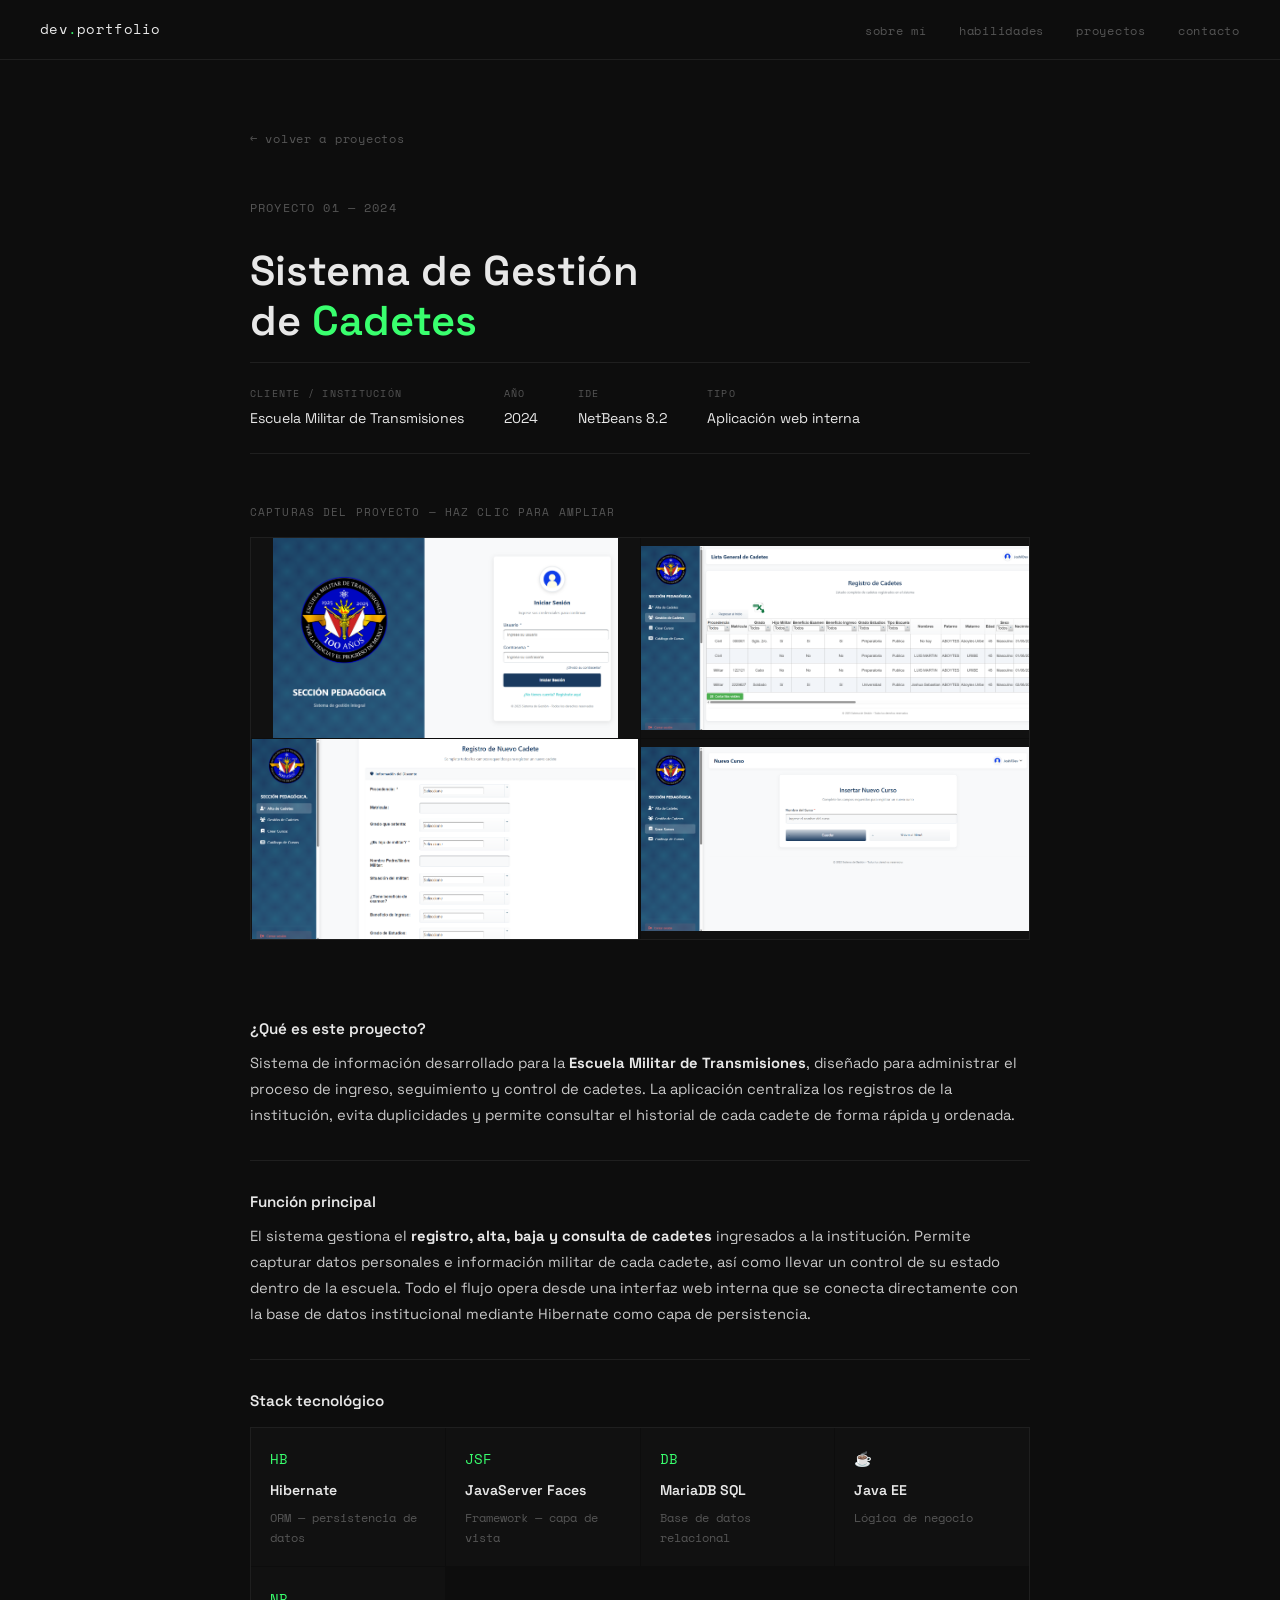
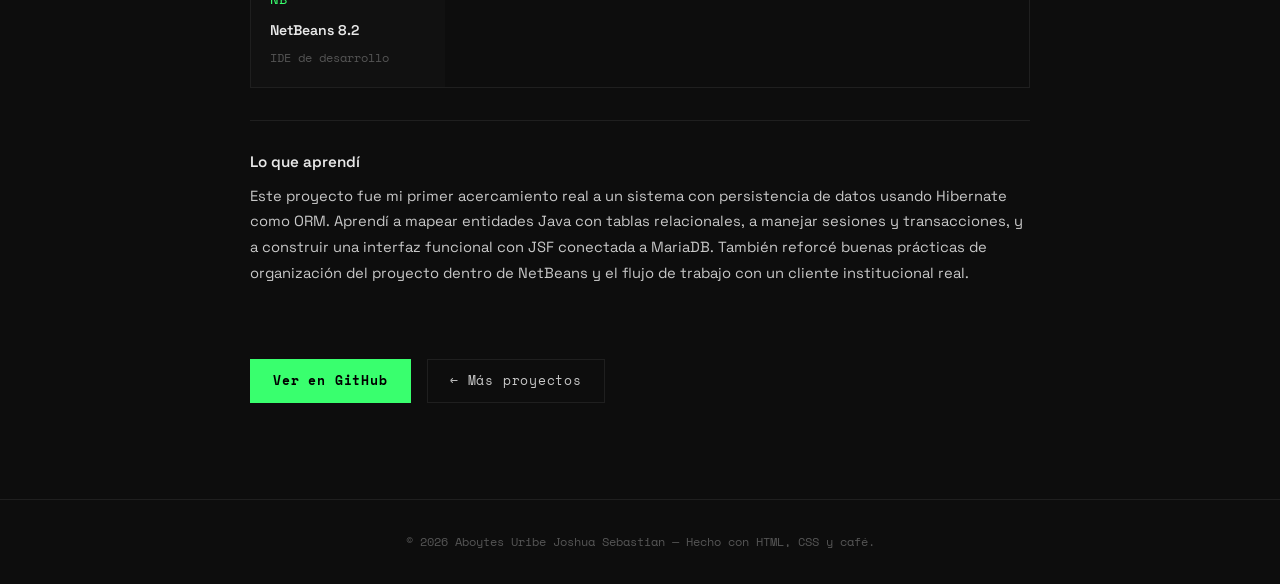
==== proyectos/proyecto-1.html @ 8c4cc5bb "Subida de proyecto 1 y capturas" ====
<!DOCTYPE html>
<html lang="es">

<head>
    <meta charset="UTF-8">
    <meta name="viewport" content="width=device-width, initial-scale=1.0">
    <title>Gestión de Cadetes — Joshua Aboytes</title>
    <link rel="preconnect" href="https://fonts.googleapis.com">
    <link
        href="https://fonts.googleapis.com/css2?family=Space+Grotesk:wght@300;400;500;600&family=Space+Mono:wght@400;700&display=swap"
        rel="stylesheet">
    <link rel="stylesheet" href="../css/style.css">
    <style>
        .project-page {
            max-width: 860px;
            margin: 0 auto;
            padding: 4rem 2.5rem 6rem;
        }

        .back-link {
            display: inline-flex;
            align-items: center;
            gap: 0.4rem;
            font-family: var(--font-mono);
            font-size: 0.75rem;
            color: var(--text-dim);
            letter-spacing: 0.06em;
            margin-bottom: 3rem;
            transition: color 0.2s;
        }

        .back-link:hover {
            color: var(--accent);
        }

        .proj-header {
            margin-bottom: 2.5rem;
        }

        .proj-header h1 {
            font-size: clamp(1.8rem, 4vw, 2.6rem);
            color: var(--heading);
            margin: 0.6rem 0 1rem;
        }

        .proj-meta {
            display: flex;
            gap: 2.5rem;
            flex-wrap: wrap;
            padding: 1.4rem 0;
            border-top: 1px solid var(--border);
            border-bottom: 1px solid var(--border);
        }

        .meta-item {
            display: flex;
            flex-direction: column;
            gap: 0.25rem;
        }

        .meta-label {
            font-family: var(--font-mono);
            font-size: 0.65rem;
            color: var(--text-dim);
            text-transform: uppercase;
            letter-spacing: 0.12em;
        }

        .meta-value {
            font-size: 0.88rem;
            color: var(--heading);
        }

        /* ── GALLERY ── */
        .gallery-section {
            margin: 3rem 0;
        }

        .gallery-title {
            font-family: var(--font-mono);
            font-size: 0.7rem;
            color: var(--text-dim);
            letter-spacing: 0.1em;
            text-transform: uppercase;
            margin-bottom: 1rem;
        }

        .gallery-grid {
            display: grid;
            grid-template-columns: repeat(2, 1fr);
            gap: 1px;
            border: 1px solid var(--border);
        }

        /* Cada celda tiene altura fija y centra la imagen */
        .gallery-item {
            position: relative;
            background: var(--bg-card);
            height: 200px;
            /* altura fija, imagen se adapta dentro */
            overflow: hidden;
            cursor: pointer;
            display: flex;
            align-items: center;
            justify-content: center;
        }

        /* La imagen respeta sus proporciones y no desborda */
        .gallery-item img {
            max-width: 100%;
            max-height: 100%;
            width: auto;
            height: auto;
            object-fit: contain;
            display: block;
            transition: transform 0.3s ease, opacity 0.3s;
        }

        .gallery-item:hover img {
            transform: scale(1.04);
            opacity: 0.82;
        }

        .gallery-placeholder {
            display: flex;
            flex-direction: column;
            align-items: center;
            justify-content: center;
            gap: 0.5rem;
            color: var(--text-dim);
            font-family: var(--font-mono);
            font-size: 0.72rem;
            letter-spacing: 0.06em;
            width: 100%;
            height: 100%;
        }

        .gallery-placeholder .ph-icon {
            font-size: 1.6rem;
            color: var(--border);
        }

        .gallery-caption {
            position: absolute;
            bottom: 0;
            left: 0;
            right: 0;
            padding: 0.5rem 0.8rem;
            background: rgba(0, 0, 0, 0.75);
            font-family: var(--font-mono);
            font-size: 0.68rem;
            color: var(--text-dim);
            opacity: 0;
            transition: opacity 0.2s;
        }

        .gallery-item:hover .gallery-caption {
            opacity: 1;
        }

        /* ── LIGHTBOX ── */
        .lightbox {
            display: none;
            position: fixed;
            inset: 0;
            background: rgba(0, 0, 0, 0.95);
            z-index: 999;
            align-items: center;
            justify-content: center;
            padding: 2rem;
        }

        .lightbox.active {
            display: flex;
        }

        .lightbox img {
            max-width: 92vw;
            max-height: 88vh;
            width: auto;
            height: auto;
            object-fit: contain;
            border: 1px solid var(--border);
        }

        .lightbox-close {
            position: absolute;
            top: 1.5rem;
            right: 1.5rem;
            font-family: var(--font-mono);
            font-size: 0.8rem;
            color: var(--text-dim);
            cursor: pointer;
            background: none;
            border: 1px solid var(--border);
            padding: 0.4rem 0.8rem;
            transition: color 0.2s, border-color 0.2s;
        }

        .lightbox-close:hover {
            color: var(--accent);
            border-color: var(--accent);
        }

        /* ── BODY ── */
        .proj-body {
            display: flex;
            flex-direction: column;
        }

        .proj-section {
            padding: 2rem 0;
            border-bottom: 1px solid var(--border);
        }

        .proj-section:last-of-type {
            border-bottom: none;
        }

        .proj-section h2 {
            font-size: 0.95rem;
            font-weight: 600;
            color: var(--heading);
            margin-bottom: 0.8rem;
        }

        .proj-section p {
            font-size: 0.92rem;
            color: var(--text);
            line-height: 1.75;
        }

        /* ── TECH GRID ── */
        .tech-grid {
            display: grid;
            grid-template-columns: repeat(auto-fill, minmax(155px, 1fr));
            gap: 1px;
            border: 1px solid var(--border);
            margin-top: 1rem;
        }

        .tech-item {
            background: var(--bg-card);
            padding: 1.2rem;
            display: flex;
            flex-direction: column;
            gap: 0.3rem;
            transition: background 0.2s;
        }

        .tech-item:hover {
            background: var(--bg-hover);
        }

        .tech-icon {
            font-family: var(--font-mono);
            font-size: 0.9rem;
            color: var(--accent);
            margin-bottom: 0.2rem;
        }

        .tech-name {
            font-size: 0.88rem;
            color: var(--heading);
            font-weight: 600;
        }

        .tech-role {
            font-size: 0.72rem;
            color: var(--text-dim);
            font-family: var(--font-mono);
        }

        .proj-cta {
            display: flex;
            gap: 1rem;
            flex-wrap: wrap;
            padding-top: 2.5rem;
        }

        @media (max-width: 600px) {
            .gallery-grid {
                grid-template-columns: 1fr;
            }

            .gallery-item {
                height: 180px;
            }

            .proj-meta {
                gap: 1.5rem;
            }

            .project-page {
                padding: 2.5rem 1.2rem 4rem;
            }
        }
    </style>
</head>

<body>

    <nav class="nav">
        <span class="nav-logo">dev<span class="accent">.</span>portfolio</span>
        <ul class="nav-links">
            <li><a href="../index.html#sobre-mi">sobre mí</a></li>
            <li><a href="../index.html#habilidades">habilidades</a></li>
            <li><a href="../index.html#proyectos">proyectos</a></li>
            <li><a href="../index.html#contacto">contacto</a></li>
        </ul>
    </nav>

    <div class="project-page">

        <a href="../index.html#proyectos" class="back-link">← volver a proyectos</a>

        <!-- HEADER -->
        <div class="proj-header">
            <div class="section-label">proyecto 01 — 2024</div>
            <h1>Sistema de Gestión<br>de <span class="accent">Cadetes</span></h1>

            <div class="proj-meta">
                <div class="meta-item">
                    <span class="meta-label">cliente / institución</span>
                    <span class="meta-value">Escuela Militar de Transmisiones</span>
                </div>
                <div class="meta-item">
                    <span class="meta-label">año</span>
                    <span class="meta-value">2024</span>
                </div>
                <div class="meta-item">
                    <span class="meta-label">IDE</span>
                    <span class="meta-value">NetBeans 8.2</span>
                </div>
                <div class="meta-item">
                    <span class="meta-label">tipo</span>
                    <span class="meta-value">Aplicación web interna</span>
                </div>
            </div>
        </div>

        <!-- GALLERY -->
        <div class="gallery-section">
            <div class="gallery-title">capturas del proyecto — haz clic para ampliar</div>
            <div class="gallery-grid">

                <!-- CAPTURA 1 -->
                <div class="gallery-item" onclick="openLightbox(this)">
                    <img src="../img/proyecto1/captura1.png" alt="Pantalla de login">
                    <span class="gallery-caption">Inicio de sesión al sistema</span>
                </div>

                <!-- CAPTURA 2 -->
                <div class="gallery-item" onclick="openLightbox(this)">
                    <img src="../img/proyecto1/captura2.png" alt="Listado de cadetes">
                    <span class="gallery-caption">Vista principal — registro de cadetes</span>
                </div>

                <!-- CAPTURA 3 -->
                <div class="gallery-item" onclick="openLightbox(this)">
                    <img src="../img/proyecto1/captura3.png" alt="Formulario de ingreso">
                    <span class="gallery-caption">Alta de nuevo cadete</span>
                </div>

                <!-- CAPTURA 4 -->
                <div class="gallery-item" onclick="openLightbox(this)">
                    <img src="../img/proyecto1/captura4.png" alt="Reportes del sistema">
                    <span class="gallery-caption">Altas de cursos para los cadetes</span>
                </div>

            </div>
        </div>

        <!-- CONTENT -->
        <div class="proj-body">

            <div class="proj-section">
                <h2>¿Qué es este proyecto?</h2>
                <p>
                    Sistema de información desarrollado para la
                    <strong style="color:var(--heading)">Escuela Militar de Transmisiones</strong>,
                    diseñado para administrar el proceso de ingreso, seguimiento y control de cadetes.
                    La aplicación centraliza los registros de la institución, evita duplicidades y
                    permite consultar el historial de cada cadete de forma rápida y ordenada.
                </p>
            </div>

            <div class="proj-section">
                <h2>Función principal</h2>
                <p>
                    El sistema gestiona el <strong style="color:var(--heading)">registro, alta, baja y consulta de
                        cadetes</strong> ingresados a la institución. Permite capturar datos personales e información
                    militar de cada cadete, así como llevar un control de su estado dentro de la escuela.
                    Todo el flujo opera desde una interfaz web interna que se conecta directamente con
                    la base de datos institucional mediante Hibernate como capa de persistencia.
                </p>
            </div>

            <div class="proj-section">
                <h2>Stack tecnológico</h2>
                <div class="tech-grid">
                    <div class="tech-item">
                        <span class="tech-icon">HB</span>
                        <span class="tech-name">Hibernate</span>
                        <span class="tech-role">ORM — persistencia de datos</span>
                    </div>
                    <div class="tech-item">
                        <span class="tech-icon">JSF</span>
                        <span class="tech-name">JavaServer Faces</span>
                        <span class="tech-role">Framework — capa de vista</span>
                    </div>
                    <div class="tech-item">
                        <span class="tech-icon">DB</span>
                        <span class="tech-name">MariaDB SQL</span>
                        <span class="tech-role">Base de datos relacional</span>
                    </div>
                    <div class="tech-item">
                        <span class="tech-icon">☕</span>
                        <span class="tech-name">Java EE</span>
                        <span class="tech-role">Lógica de negocio</span>
                    </div>
                    <div class="tech-item">
                        <span class="tech-icon">NB</span>
                        <span class="tech-name">NetBeans 8.2</span>
                        <span class="tech-role">IDE de desarrollo</span>
                    </div>
                </div>
            </div>

            <div class="proj-section">
                <h2>Lo que aprendí</h2>
                <p>
                    Este proyecto fue mi primer acercamiento real a un sistema con persistencia de datos
                    usando Hibernate como ORM. Aprendí a mapear entidades Java con tablas relacionales,
                    a manejar sesiones y transacciones, y a construir una interfaz funcional con JSF
                    conectada a MariaDB. También reforcé buenas prácticas de organización del proyecto
                    dentro de NetBeans y el flujo de trabajo con un cliente institucional real.
                </p>
            </div>

        </div>

        <div class="proj-cta">
            <a href="https://github.com/JoshFDev" target="_blank" class="btn btn-primary">Ver en GitHub</a>
            <a href="../index.html#proyectos" class="btn btn-ghost">← Más proyectos</a>
        </div>

    </div>

    <!-- LIGHTBOX -->
    <div class="lightbox" id="lightbox" onclick="closeLightbox()">
        <button class="lightbox-close" onclick="closeLightbox()">✕ cerrar</button>
        <img id="lightbox-img" src="" alt="Captura ampliada">
    </div>

    <footer class="footer">
        <span>© 2026 Aboytes Uribe Joshua Sebastian — Hecho con HTML, CSS y café.</span>
    </footer>

    <script>
        function openLightbox(el) {
            const img = el.querySelector('img');
            if (!img) return;
            document.getElementById('lightbox-img').src = img.src;
            document.getElementById('lightbox').classList.add('active');
        }
        function closeLightbox() {
            document.getElementById('lightbox').classList.remove('active');
        }
        document.addEventListener('keydown', e => {
            if (e.key === 'Escape') closeLightbox();
        });
    </script>

</body>

</html>
---- css/style.css ----
/* =========================================
   TOKENS
   ========================================= */
:root {
    --bg: #0d0d0d;
    --bg-card: #111111;
    --bg-hover: #161616;
    --border: #1f1f1f;
    --text: #c8c8c8;
    --text-dim: #555;
    --heading: #e8e8e8;
    --accent: #39ff6e;
    /* verde neón, firma del portafolio */
    --accent-dim: #1a4a2a;
    --font-sans: 'Space Grotesk', sans-serif;
    --font-mono: 'Space Mono', monospace;
}

/* =========================================
   RESET & BASE
   ========================================= */
*,
*::before,
*::after {
    box-sizing: border-box;
    margin: 0;
    padding: 0;
}

html {
    scroll-behavior: smooth;
}

body {
    background: var(--bg);
    color: var(--text);
    font-family: var(--font-sans);
    font-size: 1rem;
    line-height: 1.7;
}

h1,
h2,
h3 {
    color: var(--heading);
    font-weight: 600;
    line-height: 1.2;
}

a {
    color: inherit;
    text-decoration: none;
}

/* =========================================
   ACCENT CLASS
   ========================================= */
.accent {
    color: var(--accent);
}

/* =========================================
   NAV
   ========================================= */
.nav {
    position: sticky;
    top: 0;
    z-index: 100;
    display: flex;
    align-items: center;
    justify-content: space-between;
    padding: 1rem 2.5rem;
    background: var(--bg);
    border-bottom: 1px solid var(--border);
}

.nav-logo {
    font-family: var(--font-mono);
    font-size: 0.9rem;
    color: var(--heading);
    letter-spacing: 0.02em;
}

.nav-links {
    display: flex;
    gap: 2rem;
    list-style: none;
}

.nav-links a {
    font-family: var(--font-mono);
    font-size: 0.78rem;
    color: var(--text-dim);
    letter-spacing: 0.06em;
    transition: color 0.2s;
}

.nav-links a:hover {
    color: var(--accent);
}

/* =========================================
   HERO
   ========================================= */
.hero {
    max-width: 860px;
    margin: 0 auto;
    padding: 6rem 2.5rem 4rem;
    position: relative;
}

.hero-tag {
    font-family: var(--font-mono);
    font-size: 0.75rem;
    color: var(--accent);
    letter-spacing: 0.12em;
    text-transform: uppercase;
    margin-bottom: 1.2rem;
}

.hero-title {
    font-size: clamp(2.4rem, 6vw, 4.2rem);
    font-weight: 600;
    color: var(--heading);
    margin-bottom: 1.4rem;
}

.hero-sub {
    font-size: 1.05rem;
    color: var(--text);
    max-width: 520px;
    margin-bottom: 2.4rem;
}

.hero-actions {
    display: flex;
    gap: 1rem;
    flex-wrap: wrap;
}

.hero-line {
    margin-top: 5rem;
    height: 1px;
    background: var(--border);
}

/* =========================================
   BOTONES
   ========================================= */
.btn {
    display: inline-block;
    font-family: var(--font-mono);
    font-size: 0.8rem;
    letter-spacing: 0.06em;
    padding: 0.65rem 1.4rem;
    border: 1px solid var(--border);
    cursor: pointer;
    transition: background 0.18s, color 0.18s, border-color 0.18s;
}

.btn-primary {
    background: var(--accent);
    color: #000;
    border-color: var(--accent);
    font-weight: 700;
}

.btn-primary:hover {
    background: #2de05e;
    border-color: #2de05e;
}

.btn-ghost {
    background: transparent;
    color: var(--text);
    border-color: var(--border);
}

.btn-ghost:hover {
    border-color: var(--accent);
    color: var(--accent);
}

.btn-small {
    font-size: 0.74rem;
    padding: 0.5rem 1rem;
}

.btn-lg {
    font-size: 0.88rem;
    padding: 0.85rem 2rem;
}

/* =========================================
   SECCIONES
   ========================================= */
.section {
    max-width: 860px;
    margin: 0 auto;
    padding: 5rem 2.5rem;
    border-bottom: 1px solid var(--border);
}

.section-last {
    border-bottom: none;
}

.section-label {
    font-family: var(--font-mono);
    font-size: 0.72rem;
    color: var(--text-dim);
    letter-spacing: 0.1em;
    text-transform: uppercase;
    margin-bottom: 1.8rem;
}

.section h2 {
    font-size: clamp(1.4rem, 3vw, 2rem);
    margin-bottom: 2.5rem;
}

/* =========================================
   SOBRE MÍ
   ========================================= */
.about-grid {
    display: grid;
    grid-template-columns: 1fr 1fr;
    gap: 4rem;
    align-items: start;
}

.about-text h2 {
    margin-bottom: 1rem;
}

.about-text p {
    color: var(--text);
    margin-bottom: 1rem;
}

.about-stats {
    display: flex;
    flex-direction: column;
    gap: 1.6rem;
}

.stat-item {
    display: flex;
    flex-direction: column;
}

.stat-num {
    font-family: var(--font-mono);
    font-size: 2rem;
    font-weight: 700;
    line-height: 1;
    margin-bottom: 0.3rem;
}

.stat-label {
    font-size: 0.82rem;
    color: var(--text-dim);
}

/* =========================================
   HABILIDADES
   ========================================= */
.skills-grid {
    display: grid;
    grid-template-columns: repeat(3, 1fr);
    gap: 1px;
    border: 1px solid var(--border);
}

.skill-card {
    padding: 1.8rem 1.6rem;
    background: var(--bg-card);
    border: 1px solid var(--border);
    transition: background 0.2s;
}

.skill-card:hover {
    background: var(--bg-hover);
}

.skill-icon {
    font-family: var(--font-mono);
    font-size: 1.1rem;
    color: var(--accent);
    margin-bottom: 1rem;
}

.skill-card h3 {
    font-size: 0.95rem;
    font-weight: 600;
    margin-bottom: 0.4rem;
}

.skill-card p {
    font-size: 0.82rem;
    color: var(--text-dim);
    line-height: 1.5;
}

/* =========================================
   PROYECTOS
   ========================================= */
.projects-grid {
    display: grid;
    grid-template-columns: 1fr;
    gap: 1px;
    border: 1px solid var(--border);
}

.project-card {
    background: var(--bg-card);
    padding: 2rem;
    border: 1px solid var(--border);
    transition: background 0.2s;
}

.project-card:hover {
    background: var(--bg-hover);
}

.project-header {
    display: flex;
    justify-content: space-between;
    align-items: center;
    margin-bottom: 1rem;
}

.project-tag {
    font-family: var(--font-mono);
    font-size: 0.7rem;
    color: var(--accent);
    letter-spacing: 0.08em;
    text-transform: uppercase;
}

.project-num {
    font-family: var(--font-mono);
    font-size: 0.72rem;
    color: var(--text-dim);
}

.project-title {
    font-size: 1.2rem;
    color: var(--heading);
    margin-bottom: 0.7rem;
}

.project-desc {
    font-size: 0.88rem;
    color: var(--text);
    margin-bottom: 1.4rem;
    max-width: 600px;
}

.project-actions {
    display: flex;
    gap: 0.75rem;
}

/* =========================================
   CONTACTO
   ========================================= */
.contact-block {
    display: flex;
    flex-direction: column;
    gap: 1.4rem;
    max-width: 480px;
}

.contact-block h2 {
    font-size: clamp(1.4rem, 3vw, 2rem);
}

.contact-block p {
    color: var(--text);
}

.social-links {
    display: flex;
    gap: 1.6rem;
    margin-top: 0.4rem;
}

.social-links a {
    font-family: var(--font-mono);
    font-size: 0.78rem;
    color: var(--text-dim);
    letter-spacing: 0.06em;
    transition: color 0.2s;
    border-bottom: 1px solid var(--border);
    padding-bottom: 2px;
}

.social-links a:hover {
    color: var(--accent);
    border-color: var(--accent);
}

/* =========================================
   FOOTER
   ========================================= */
.footer {
    text-align: center;
    padding: 2rem;
    font-family: var(--font-mono);
    font-size: 0.72rem;
    color: var(--text-dim);
    border-top: 1px solid var(--border);
}

@media (max-width: 700px) {
    .nav {
        padding: 1rem 1.2rem;
    }

    .nav-links {
        gap: 1rem;
    }

    .hero,
    .section {
        padding-left: 1.2rem;
        padding-right: 1.2rem;
    }

    .about-grid {
        grid-template-columns: 1fr;
        gap: 2.5rem;
    }

    .skills-grid {
        grid-template-columns: repeat(2, 1fr);
    }
}

@media (max-width: 480px) {
    .skills-grid {
        grid-template-columns: 1fr;
    }

    .nav-links {
        display: none;
    }
}
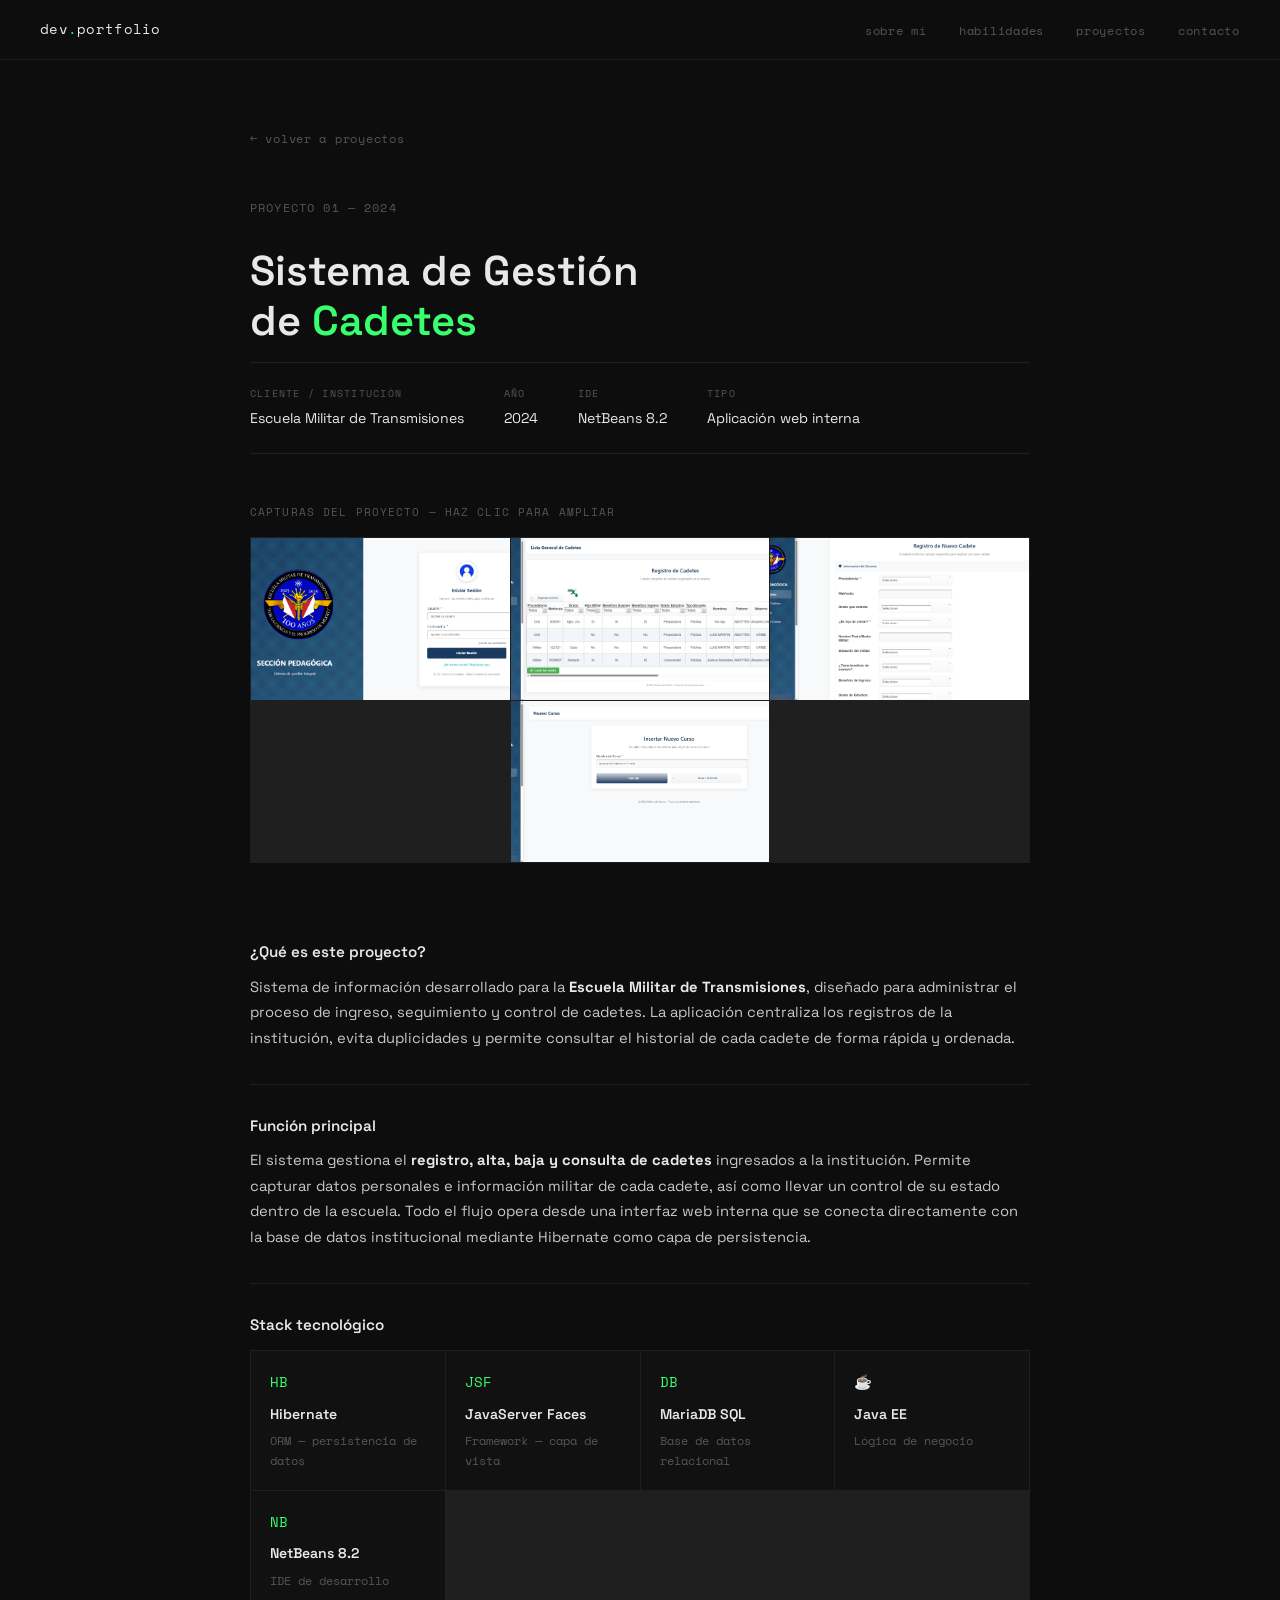
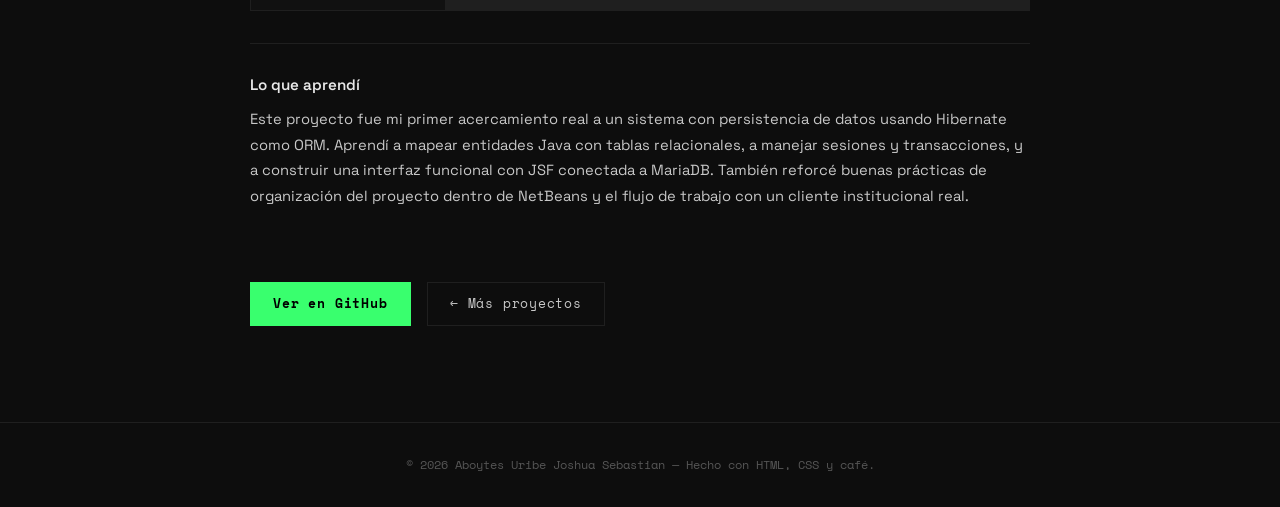
==== commit 4cfd87a4: "Subida de proyecto 3 y sus estilos" ====
--- a/proyectos/proyecto-1.html
+++ b/proyectos/proyecto-1.html
@@ -1,477 +1,177 @@
 <!DOCTYPE html>
 <html lang="es">
-
 <head>
-    <meta charset="UTF-8">
-    <meta name="viewport" content="width=device-width, initial-scale=1.0">
-    <title>Gestión de Cadetes — Joshua Aboytes</title>
-    <link rel="preconnect" href="https://fonts.googleapis.com">
-    <link
-        href="https://fonts.googleapis.com/css2?family=Space+Grotesk:wght@300;400;500;600&family=Space+Mono:wght@400;700&display=swap"
-        rel="stylesheet">
-    <link rel="stylesheet" href="../css/style.css">
-    <style>
-        .project-page {
-            max-width: 860px;
-            margin: 0 auto;
-            padding: 4rem 2.5rem 6rem;
-        }
-
-        .back-link {
-            display: inline-flex;
-            align-items: center;
-            gap: 0.4rem;
-            font-family: var(--font-mono);
-            font-size: 0.75rem;
-            color: var(--text-dim);
-            letter-spacing: 0.06em;
-            margin-bottom: 3rem;
-            transition: color 0.2s;
-        }
-
-        .back-link:hover {
-            color: var(--accent);
-        }
-
-        .proj-header {
-            margin-bottom: 2.5rem;
-        }
-
-        .proj-header h1 {
-            font-size: clamp(1.8rem, 4vw, 2.6rem);
-            color: var(--heading);
-            margin: 0.6rem 0 1rem;
-        }
-
-        .proj-meta {
-            display: flex;
-            gap: 2.5rem;
-            flex-wrap: wrap;
-            padding: 1.4rem 0;
-            border-top: 1px solid var(--border);
-            border-bottom: 1px solid var(--border);
-        }
-
-        .meta-item {
-            display: flex;
-            flex-direction: column;
-            gap: 0.25rem;
-        }
-
-        .meta-label {
-            font-family: var(--font-mono);
-            font-size: 0.65rem;
-            color: var(--text-dim);
-            text-transform: uppercase;
-            letter-spacing: 0.12em;
-        }
-
-        .meta-value {
-            font-size: 0.88rem;
-            color: var(--heading);
-        }
-
-        /* ── GALLERY ── */
-        .gallery-section {
-            margin: 3rem 0;
-        }
-
-        .gallery-title {
-            font-family: var(--font-mono);
-            font-size: 0.7rem;
-            color: var(--text-dim);
-            letter-spacing: 0.1em;
-            text-transform: uppercase;
-            margin-bottom: 1rem;
-        }
-
-        .gallery-grid {
-            display: grid;
-            grid-template-columns: repeat(2, 1fr);
-            gap: 1px;
-            border: 1px solid var(--border);
-        }
-
-        /* Cada celda tiene altura fija y centra la imagen */
-        .gallery-item {
-            position: relative;
-            background: var(--bg-card);
-            height: 200px;
-            /* altura fija, imagen se adapta dentro */
-            overflow: hidden;
-            cursor: pointer;
-            display: flex;
-            align-items: center;
-            justify-content: center;
-        }
-
-        /* La imagen respeta sus proporciones y no desborda */
-        .gallery-item img {
-            max-width: 100%;
-            max-height: 100%;
-            width: auto;
-            height: auto;
-            object-fit: contain;
-            display: block;
-            transition: transform 0.3s ease, opacity 0.3s;
-        }
-
-        .gallery-item:hover img {
-            transform: scale(1.04);
-            opacity: 0.82;
-        }
-
-        .gallery-placeholder {
-            display: flex;
-            flex-direction: column;
-            align-items: center;
-            justify-content: center;
-            gap: 0.5rem;
-            color: var(--text-dim);
-            font-family: var(--font-mono);
-            font-size: 0.72rem;
-            letter-spacing: 0.06em;
-            width: 100%;
-            height: 100%;
-        }
-
-        .gallery-placeholder .ph-icon {
-            font-size: 1.6rem;
-            color: var(--border);
-        }
-
-        .gallery-caption {
-            position: absolute;
-            bottom: 0;
-            left: 0;
-            right: 0;
-            padding: 0.5rem 0.8rem;
-            background: rgba(0, 0, 0, 0.75);
-            font-family: var(--font-mono);
-            font-size: 0.68rem;
-            color: var(--text-dim);
-            opacity: 0;
-            transition: opacity 0.2s;
-        }
-
-        .gallery-item:hover .gallery-caption {
-            opacity: 1;
-        }
-
-        /* ── LIGHTBOX ── */
-        .lightbox {
-            display: none;
-            position: fixed;
-            inset: 0;
-            background: rgba(0, 0, 0, 0.95);
-            z-index: 999;
-            align-items: center;
-            justify-content: center;
-            padding: 2rem;
-        }
-
-        .lightbox.active {
-            display: flex;
-        }
-
-        .lightbox img {
-            max-width: 92vw;
-            max-height: 88vh;
-            width: auto;
-            height: auto;
-            object-fit: contain;
-            border: 1px solid var(--border);
-        }
-
-        .lightbox-close {
-            position: absolute;
-            top: 1.5rem;
-            right: 1.5rem;
-            font-family: var(--font-mono);
-            font-size: 0.8rem;
-            color: var(--text-dim);
-            cursor: pointer;
-            background: none;
-            border: 1px solid var(--border);
-            padding: 0.4rem 0.8rem;
-            transition: color 0.2s, border-color 0.2s;
-        }
-
-        .lightbox-close:hover {
-            color: var(--accent);
-            border-color: var(--accent);
-        }
-
-        /* ── BODY ── */
-        .proj-body {
-            display: flex;
-            flex-direction: column;
-        }
-
-        .proj-section {
-            padding: 2rem 0;
-            border-bottom: 1px solid var(--border);
-        }
-
-        .proj-section:last-of-type {
-            border-bottom: none;
-        }
-
-        .proj-section h2 {
-            font-size: 0.95rem;
-            font-weight: 600;
-            color: var(--heading);
-            margin-bottom: 0.8rem;
-        }
-
-        .proj-section p {
-            font-size: 0.92rem;
-            color: var(--text);
-            line-height: 1.75;
-        }
-
-        /* ── TECH GRID ── */
-        .tech-grid {
-            display: grid;
-            grid-template-columns: repeat(auto-fill, minmax(155px, 1fr));
-            gap: 1px;
-            border: 1px solid var(--border);
-            margin-top: 1rem;
-        }
-
-        .tech-item {
-            background: var(--bg-card);
-            padding: 1.2rem;
-            display: flex;
-            flex-direction: column;
-            gap: 0.3rem;
-            transition: background 0.2s;
-        }
-
-        .tech-item:hover {
-            background: var(--bg-hover);
-        }
-
-        .tech-icon {
-            font-family: var(--font-mono);
-            font-size: 0.9rem;
-            color: var(--accent);
-            margin-bottom: 0.2rem;
-        }
-
-        .tech-name {
-            font-size: 0.88rem;
-            color: var(--heading);
-            font-weight: 600;
-        }
-
-        .tech-role {
-            font-size: 0.72rem;
-            color: var(--text-dim);
-            font-family: var(--font-mono);
-        }
-
-        .proj-cta {
-            display: flex;
-            gap: 1rem;
-            flex-wrap: wrap;
-            padding-top: 2.5rem;
-        }
-
-        @media (max-width: 600px) {
-            .gallery-grid {
-                grid-template-columns: 1fr;
-            }
-
-            .gallery-item {
-                height: 180px;
-            }
-
-            .proj-meta {
-                gap: 1.5rem;
-            }
-
-            .project-page {
-                padding: 2.5rem 1.2rem 4rem;
-            }
-        }
-    </style>
+  <meta charset="UTF-8">
+  <meta name="viewport" content="width=device-width, initial-scale=1.0">
+  <title>Gestión de Cadetes — Joshua Aboytes</title>
+  <link rel="preconnect" href="https://fonts.googleapis.com">
+  <link href="https://fonts.googleapis.com/css2?family=Space+Grotesk:wght@300;400;500;600&family=Space+Mono:wght@400;700&display=swap" rel="stylesheet">
+  <link rel="stylesheet" href="../css/style.css">
 </head>
-
 <body>
 
-    <nav class="nav">
-        <span class="nav-logo">dev<span class="accent">.</span>portfolio</span>
-        <ul class="nav-links">
-            <li><a href="../index.html#sobre-mi">sobre mí</a></li>
-            <li><a href="../index.html#habilidades">habilidades</a></li>
-            <li><a href="../index.html#proyectos">proyectos</a></li>
-            <li><a href="../index.html#contacto">contacto</a></li>
-        </ul>
-    </nav>
+  <nav class="nav">
+    <span class="nav-logo">dev<span class="accent">.</span>portfolio</span>
+    <ul class="nav-links">
+      <li><a href="../index.html#sobre-mi">sobre mí</a></li>
+      <li><a href="../index.html#habilidades">habilidades</a></li>
+      <li><a href="../index.html#proyectos">proyectos</a></li>
+      <li><a href="../index.html#contacto">contacto</a></li>
+    </ul>
+  </nav>
 
-    <div class="project-page">
+  <div class="project-page">
 
-        <a href="../index.html#proyectos" class="back-link">← volver a proyectos</a>
+    <a href="../index.html#proyectos" class="back-link">← volver a proyectos</a>
 
-        <!-- HEADER -->
-        <div class="proj-header">
-            <div class="section-label">proyecto 01 — 2024</div>
-            <h1>Sistema de Gestión<br>de <span class="accent">Cadetes</span></h1>
+    <div class="proj-header">
+      <div class="section-label">proyecto 01 — 2024</div>
+      <h1>Sistema de Gestión<br>de <span class="accent">Cadetes</span></h1>
+      <div class="proj-meta">
+        <div class="meta-item">
+          <span class="meta-label">cliente / institución</span>
+          <span class="meta-value">Escuela Militar de Transmisiones</span>
+        </div>
+        <div class="meta-item">
+          <span class="meta-label">año</span>
+          <span class="meta-value">2024</span>
+        </div>
+        <div class="meta-item">
+          <span class="meta-label">IDE</span>
+          <span class="meta-value">NetBeans 8.2</span>
+        </div>
+        <div class="meta-item">
+          <span class="meta-label">tipo</span>
+          <span class="meta-value">Aplicación web interna</span>
+        </div>
+      </div>
+    </div>
 
-            <div class="proj-meta">
-                <div class="meta-item">
-                    <span class="meta-label">cliente / institución</span>
-                    <span class="meta-value">Escuela Militar de Transmisiones</span>
-                </div>
-                <div class="meta-item">
-                    <span class="meta-label">año</span>
-                    <span class="meta-value">2024</span>
-                </div>
-                <div class="meta-item">
-                    <span class="meta-label">IDE</span>
-                    <span class="meta-value">NetBeans 8.2</span>
-                </div>
-                <div class="meta-item">
-                    <span class="meta-label">tipo</span>
-                    <span class="meta-value">Aplicación web interna</span>
-                </div>
-            </div>
+    <div class="gallery-section">
+      <div class="gallery-title">capturas del proyecto — haz clic para ampliar</div>
+      <div class="gallery-grid gallery-grid--2">
+
+        <div class="gallery-item" onclick="openLightbox(this)">
+          <img src="../img/proyecto1/captura1.png" alt="Pantalla de login">
+          <span class="gallery-caption">Inicio de sesión al sistema</span>
         </div>
 
-        <!-- GALLERY -->
-        <div class="gallery-section">
-            <div class="gallery-title">capturas del proyecto — haz clic para ampliar</div>
-            <div class="gallery-grid">
-
-                <!-- CAPTURA 1 -->
-                <div class="gallery-item" onclick="openLightbox(this)">
-                    <img src="../img/proyecto1/captura1.png" alt="Pantalla de login">
-                    <span class="gallery-caption">Inicio de sesión al sistema</span>
-                </div>
-
-                <!-- CAPTURA 2 -->
-                <div class="gallery-item" onclick="openLightbox(this)">
-                    <img src="../img/proyecto1/captura2.png" alt="Listado de cadetes">
-                    <span class="gallery-caption">Vista principal — registro de cadetes</span>
-                </div>
-
-                <!-- CAPTURA 3 -->
-                <div class="gallery-item" onclick="openLightbox(this)">
-                    <img src="../img/proyecto1/captura3.png" alt="Formulario de ingreso">
-                    <span class="gallery-caption">Alta de nuevo cadete</span>
-                </div>
-
-                <!-- CAPTURA 4 -->
-                <div class="gallery-item" onclick="openLightbox(this)">
-                    <img src="../img/proyecto1/captura4.png" alt="Reportes del sistema">
-                    <span class="gallery-caption">Altas de cursos para los cadetes</span>
-                </div>
-
-            </div>
+        <div class="gallery-item" onclick="openLightbox(this)">
+          <img src="../img/proyecto1/captura2.png" alt="Listado de cadetes">
+          <span class="gallery-caption">Vista principal — registro de cadetes</span>
         </div>
 
-        <!-- CONTENT -->
-        <div class="proj-body">
-
-            <div class="proj-section">
-                <h2>¿Qué es este proyecto?</h2>
-                <p>
-                    Sistema de información desarrollado para la
-                    <strong style="color:var(--heading)">Escuela Militar de Transmisiones</strong>,
-                    diseñado para administrar el proceso de ingreso, seguimiento y control de cadetes.
-                    La aplicación centraliza los registros de la institución, evita duplicidades y
-                    permite consultar el historial de cada cadete de forma rápida y ordenada.
-                </p>
-            </div>
-
-            <div class="proj-section">
-                <h2>Función principal</h2>
-                <p>
-                    El sistema gestiona el <strong style="color:var(--heading)">registro, alta, baja y consulta de
-                        cadetes</strong> ingresados a la institución. Permite capturar datos personales e información
-                    militar de cada cadete, así como llevar un control de su estado dentro de la escuela.
-                    Todo el flujo opera desde una interfaz web interna que se conecta directamente con
-                    la base de datos institucional mediante Hibernate como capa de persistencia.
-                </p>
-            </div>
-
-            <div class="proj-section">
-                <h2>Stack tecnológico</h2>
-                <div class="tech-grid">
-                    <div class="tech-item">
-                        <span class="tech-icon">HB</span>
-                        <span class="tech-name">Hibernate</span>
-                        <span class="tech-role">ORM — persistencia de datos</span>
-                    </div>
-                    <div class="tech-item">
-                        <span class="tech-icon">JSF</span>
-                        <span class="tech-name">JavaServer Faces</span>
-                        <span class="tech-role">Framework — capa de vista</span>
-                    </div>
-                    <div class="tech-item">
-                        <span class="tech-icon">DB</span>
-                        <span class="tech-name">MariaDB SQL</span>
-                        <span class="tech-role">Base de datos relacional</span>
-                    </div>
-                    <div class="tech-item">
-                        <span class="tech-icon">☕</span>
-                        <span class="tech-name">Java EE</span>
-                        <span class="tech-role">Lógica de negocio</span>
-                    </div>
-                    <div class="tech-item">
-                        <span class="tech-icon">NB</span>
-                        <span class="tech-name">NetBeans 8.2</span>
-                        <span class="tech-role">IDE de desarrollo</span>
-                    </div>
-                </div>
-            </div>
-
-            <div class="proj-section">
-                <h2>Lo que aprendí</h2>
-                <p>
-                    Este proyecto fue mi primer acercamiento real a un sistema con persistencia de datos
-                    usando Hibernate como ORM. Aprendí a mapear entidades Java con tablas relacionales,
-                    a manejar sesiones y transacciones, y a construir una interfaz funcional con JSF
-                    conectada a MariaDB. También reforcé buenas prácticas de organización del proyecto
-                    dentro de NetBeans y el flujo de trabajo con un cliente institucional real.
-                </p>
-            </div>
-
+        <div class="gallery-item" onclick="openLightbox(this)">
+          <img src="../img/proyecto1/captura3.png" alt="Formulario de ingreso">
+          <span class="gallery-caption">Alta de nuevo cadete</span>
         </div>
 
-        <div class="proj-cta">
-            <a href="https://github.com/JoshFDev" target="_blank" class="btn btn-primary">Ver en GitHub</a>
-            <a href="../index.html#proyectos" class="btn btn-ghost">← Más proyectos</a>
+        <div class="gallery-item" onclick="openLightbox(this)">
+          <img src="../img/proyecto1/captura4.png" alt="Cursos para cadetes">
+          <span class="gallery-caption">Altas de cursos para los cadetes</span>
         </div>
+
+      </div>
+    </div>
+
+    <div class="proj-body">
+
+      <div class="proj-section">
+        <h2>¿Qué es este proyecto?</h2>
+        <p>
+          Sistema de información desarrollado para la
+          <strong style="color:var(--heading)">Escuela Militar de Transmisiones</strong>,
+          diseñado para administrar el proceso de ingreso, seguimiento y control de cadetes.
+          La aplicación centraliza los registros de la institución, evita duplicidades y
+          permite consultar el historial de cada cadete de forma rápida y ordenada.
+        </p>
+      </div>
+
+      <div class="proj-section">
+        <h2>Función principal</h2>
+        <p>
+          El sistema gestiona el <strong style="color:var(--heading)">registro, alta, baja y consulta de
+          cadetes</strong> ingresados a la institución. Permite capturar datos personales e información
+          militar de cada cadete, así como llevar un control de su estado dentro de la escuela.
+          Todo el flujo opera desde una interfaz web interna que se conecta directamente con
+          la base de datos institucional mediante Hibernate como capa de persistencia.
+        </p>
+      </div>
+
+      <div class="proj-section">
+        <h2>Stack tecnológico</h2>
+        <div class="tech-grid">
+          <div class="tech-item">
+            <span class="tech-icon">HB</span>
+            <span class="tech-name">Hibernate</span>
+            <span class="tech-role">ORM — persistencia de datos</span>
+          </div>
+          <div class="tech-item">
+            <span class="tech-icon">JSF</span>
+            <span class="tech-name">JavaServer Faces</span>
+            <span class="tech-role">Framework — capa de vista</span>
+          </div>
+          <div class="tech-item">
+            <span class="tech-icon">DB</span>
+            <span class="tech-name">MariaDB SQL</span>
+            <span class="tech-role">Base de datos relacional</span>
+          </div>
+          <div class="tech-item">
+            <span class="tech-icon">☕</span>
+            <span class="tech-name">Java EE</span>
+            <span class="tech-role">Lógica de negocio</span>
+          </div>
+          <div class="tech-item">
+            <span class="tech-icon">NB</span>
+            <span class="tech-name">NetBeans 8.2</span>
+            <span class="tech-role">IDE de desarrollo</span>
+          </div>
+        </div>
+      </div>
+
+      <div class="proj-section">
+        <h2>Lo que aprendí</h2>
+        <p>
+          Este proyecto fue mi primer acercamiento real a un sistema con persistencia de datos
+          usando Hibernate como ORM. Aprendí a mapear entidades Java con tablas relacionales,
+          a manejar sesiones y transacciones, y a construir una interfaz funcional con JSF
+          conectada a MariaDB. También reforcé buenas prácticas de organización del proyecto
+          dentro de NetBeans y el flujo de trabajo con un cliente institucional real.
+        </p>
+      </div>
 
     </div>
 
-    <!-- LIGHTBOX -->
-    <div class="lightbox" id="lightbox" onclick="closeLightbox()">
-        <button class="lightbox-close" onclick="closeLightbox()">✕ cerrar</button>
-        <img id="lightbox-img" src="" alt="Captura ampliada">
+    <div class="proj-cta">
+      <a href="https://github.com/JoshFDev" target="_blank" class="btn btn-primary">Ver en GitHub</a>
+      <a href="../index.html#proyectos" class="btn btn-ghost">← Más proyectos</a>
     </div>
 
-    <footer class="footer">
-        <span>© 2026 Aboytes Uribe Joshua Sebastian — Hecho con HTML, CSS y café.</span>
-    </footer>
+  </div>
 
-    <script>
-        function openLightbox(el) {
-            const img = el.querySelector('img');
-            if (!img) return;
-            document.getElementById('lightbox-img').src = img.src;
-            document.getElementById('lightbox').classList.add('active');
-        }
-        function closeLightbox() {
-            document.getElementById('lightbox').classList.remove('active');
-        }
-        document.addEventListener('keydown', e => {
-            if (e.key === 'Escape') closeLightbox();
-        });
-    </script>
+  <div class="lightbox" id="lightbox" onclick="closeLightbox()">
+    <button class="lightbox-close" onclick="closeLightbox()">✕ cerrar</button>
+    <img id="lightbox-img" src="" alt="Captura ampliada">
+  </div>
+
+  <footer class="footer">
+    <span>© 2026 Aboytes Uribe Joshua Sebastian — Hecho con HTML, CSS y café.</span>
+  </footer>
+
+  <script>
+    function openLightbox(el) {
+      const img = el.querySelector('img');
+      if (!img) return;
+      document.getElementById('lightbox-img').src = img.src;
+      document.getElementById('lightbox').classList.add('active');
+    }
+    function closeLightbox() {
+      document.getElementById('lightbox').classList.remove('active');
+    }
+    document.addEventListener('keydown', e => {
+      if (e.key === 'Escape') closeLightbox();
+    });
+  </script>
 
 </body>
-
 </html>
--- a/css/style.css
+++ b/css/style.css
@@ -1,6 +1,3 @@
-/* =========================================
-   TOKENS
-   ========================================= */
 :root {
     --bg: #0d0d0d;
     --bg-card: #111111;
@@ -10,7 +7,6 @@
     --text-dim: #555;
     --heading: #e8e8e8;
     --accent: #39ff6e;
-    /* verde neón, firma del portafolio */
     --accent-dim: #1a4a2a;
     --font-sans: 'Space Grotesk', sans-serif;
     --font-mono: 'Space Mono', monospace;
@@ -27,9 +23,7 @@
     padding: 0;
 }
 
-html {
-    scroll-behavior: smooth;
-}
+html { scroll-behavior: smooth; }
 
 body {
     background: var(--bg);
@@ -39,25 +33,18 @@
     line-height: 1.7;
 }
 
-h1,
-h2,
-h3 {
+h1, h2, h3 {
     color: var(--heading);
     font-weight: 600;
     line-height: 1.2;
 }
 
-a {
-    color: inherit;
-    text-decoration: none;
-}
-
-/* =========================================
-   ACCENT CLASS
-   ========================================= */
-.accent {
-    color: var(--accent);
-}
+a { color: inherit; text-decoration: none; }
+
+/* =========================================
+   ACCENT
+   ========================================= */
+.accent { color: var(--accent); }
 
 /* =========================================
    NAV
@@ -95,9 +82,7 @@
     transition: color 0.2s;
 }
 
-.nav-links a:hover {
-    color: var(--accent);
-}
+.nav-links a:hover { color: var(--accent); }
 
 /* =========================================
    HERO
@@ -201,9 +186,7 @@
     border-bottom: 1px solid var(--border);
 }
 
-.section-last {
-    border-bottom: none;
-}
+.section-last { border-bottom: none; }
 
 .section-label {
     font-family: var(--font-mono);
@@ -229,14 +212,8 @@
     align-items: start;
 }
 
-.about-text h2 {
-    margin-bottom: 1rem;
-}
-
-.about-text p {
-    color: var(--text);
-    margin-bottom: 1rem;
-}
+.about-text h2 { margin-bottom: 1rem; }
+.about-text p { color: var(--text); margin-bottom: 1rem; }
 
 .about-stats {
     display: flex;
@@ -244,10 +221,7 @@
     gap: 1.6rem;
 }
 
-.stat-item {
-    display: flex;
-    flex-direction: column;
-}
+.stat-item { display: flex; flex-direction: column; }
 
 .stat-num {
     font-family: var(--font-mono);
@@ -279,9 +253,7 @@
     transition: background 0.2s;
 }
 
-.skill-card:hover {
-    background: var(--bg-hover);
-}
+.skill-card:hover { background: var(--bg-hover); }
 
 .skill-icon {
     font-family: var(--font-mono);
@@ -319,9 +291,7 @@
     transition: background 0.2s;
 }
 
-.project-card:hover {
-    background: var(--bg-hover);
-}
+.project-card:hover { background: var(--bg-hover); }
 
 .project-header {
     display: flex;
@@ -357,10 +327,7 @@
     max-width: 600px;
 }
 
-.project-actions {
-    display: flex;
-    gap: 0.75rem;
-}
+.project-actions { display: flex; gap: 0.75rem; }
 
 /* =========================================
    CONTACTO
@@ -372,13 +339,8 @@
     max-width: 480px;
 }
 
-.contact-block h2 {
-    font-size: clamp(1.4rem, 3vw, 2rem);
-}
-
-.contact-block p {
-    color: var(--text);
-}
+.contact-block h2 { font-size: clamp(1.4rem, 3vw, 2rem); }
+.contact-block p { color: var(--text); }
 
 .social-links {
     display: flex;
@@ -413,37 +375,323 @@
     border-top: 1px solid var(--border);
 }
 
+/* =========================================
+   PÁGINAS DE PROYECTO (compartido)
+   ========================================= */
+.project-page {
+    max-width: 860px;
+    margin: 0 auto;
+    padding: 4rem 2.5rem 6rem;
+}
+
+.back-link {
+    display: inline-flex;
+    align-items: center;
+    gap: 0.4rem;
+    font-family: var(--font-mono);
+    font-size: 0.75rem;
+    color: var(--text-dim);
+    letter-spacing: 0.06em;
+    margin-bottom: 3rem;
+    transition: color 0.2s;
+}
+
+.back-link:hover { color: var(--accent); }
+
+.proj-header { margin-bottom: 2.5rem; }
+
+.proj-header h1 {
+    font-size: clamp(1.8rem, 4vw, 2.6rem);
+    color: var(--heading);
+    margin: 0.6rem 0 1rem;
+}
+
+.proj-meta {
+    display: flex;
+    gap: 2.5rem;
+    flex-wrap: wrap;
+    padding: 1.4rem 0;
+    border-top: 1px solid var(--border);
+    border-bottom: 1px solid var(--border);
+}
+
+.meta-item { display: flex; flex-direction: column; gap: 0.25rem; }
+
+.meta-label {
+    font-family: var(--font-mono);
+    font-size: 0.65rem;
+    color: var(--text-dim);
+    text-transform: uppercase;
+    letter-spacing: 0.12em;
+}
+
+.meta-value { font-size: 0.88rem; color: var(--heading); }
+
+/* COLLAB BANNER */
+.collab-banner {
+    margin: 2rem 0 0;
+    padding: 1rem 1.4rem;
+    border: 1px solid var(--accent-dim);
+    background: rgba(57, 255, 110, 0.04);
+    display: flex;
+    gap: 0.8rem;
+    align-items: flex-start;
+}
+
+.collab-icon {
+    font-family: var(--font-mono);
+    font-size: 0.85rem;
+    color: var(--accent);
+    margin-top: 0.05rem;
+    flex-shrink: 0;
+}
+
+.collab-text {
+    font-size: 0.82rem;
+    color: var(--text);
+    line-height: 1.6;
+}
+
+.collab-text strong {
+    color: var(--heading);
+    font-weight: 600;
+}
+
+/* GALLERY */
+.gallery-section { margin: 3rem 0; }
+
+.gallery-title {
+    font-family: var(--font-mono);
+    font-size: 0.7rem;
+    color: var(--text-dim);
+    letter-spacing: 0.1em;
+    text-transform: uppercase;
+    margin-bottom: 1rem;
+}
+
+.gallery-grid {
+    display: grid;
+    grid-template-columns: repeat(3, 1fr);
+    gap: 1px;
+    background: var(--border);
+    border: 1px solid var(--border);
+}
+
+/* última imagen sola → centrada */
+.gallery-grid .gallery-item:last-child:nth-child(3n + 1) {
+    grid-column: 2 / 3;
+}
+
+.gallery-item {
+    position: relative;
+    background: var(--bg-card);
+    cursor: pointer;
+    overflow: hidden;
+    aspect-ratio: 16 / 10;
+}
+
+.gallery-item img {
+    width: 100%;
+    height: 100%;
+    object-fit: cover;
+    object-position: top;
+    display: block;
+    transition: opacity 0.25s;
+}
+
+.gallery-item:hover img { opacity: 0.8; }
+
+.gallery-caption {
+    position: absolute;
+    bottom: 0;
+    left: 0;
+    right: 0;
+    padding: 0.45rem 0.8rem;
+    background: rgba(0, 0, 0, 0.82);
+    font-family: var(--font-mono);
+    font-size: 0.66rem;
+    color: var(--text-dim);
+    opacity: 0;
+    transition: opacity 0.2s;
+}
+
+.gallery-item:hover .gallery-caption { opacity: 1; }
+
+/* LIGHTBOX */
+.lightbox {
+    display: none;
+    position: fixed;
+    inset: 0;
+    background: rgba(0, 0, 0, 0.96);
+    z-index: 999;
+    align-items: center;
+    justify-content: center;
+    padding: 2rem;
+}
+
+.lightbox.active { display: flex; }
+
+.lightbox img {
+    max-width: 92vw;
+    max-height: 90vh;
+    width: auto;
+    height: auto;
+    display: block;
+    border: 1px solid var(--border);
+}
+
+.lightbox-close {
+    position: absolute;
+    top: 1.5rem;
+    right: 1.5rem;
+    font-family: var(--font-mono);
+    font-size: 0.8rem;
+    color: var(--text-dim);
+    cursor: pointer;
+    background: none;
+    border: 1px solid var(--border);
+    padding: 0.4rem 0.8rem;
+    transition: color 0.2s, border-color 0.2s;
+}
+
+.lightbox-close:hover {
+    color: var(--accent);
+    border-color: var(--accent);
+}
+
+/* MÓDULOS */
+.modules-grid {
+    display: grid;
+    grid-template-columns: repeat(auto-fill, minmax(240px, 1fr));
+    gap: 1px;
+    background: var(--border);
+    border: 1px solid var(--border);
+    margin-top: 1rem;
+}
+
+.module-card {
+    background: var(--bg-card);
+    padding: 1.6rem;
+    display: flex;
+    flex-direction: column;
+    gap: 0.6rem;
+    transition: background 0.2s;
+}
+
+.module-card:hover { background: var(--bg-hover); }
+
+.module-icon {
+    font-family: var(--font-mono);
+    font-size: 1rem;
+    color: var(--accent);
+}
+
+.module-title {
+    font-size: 0.95rem;
+    font-weight: 600;
+    color: var(--heading);
+}
+
+.module-desc {
+    font-size: 0.8rem;
+    color: var(--text-dim);
+    font-family: var(--font-mono);
+}
+
+/* PROJ BODY */
+.proj-body { display: flex; flex-direction: column; }
+
+.proj-section {
+    padding: 2rem 0;
+    border-bottom: 1px solid var(--border);
+}
+
+.proj-section:last-of-type { border-bottom: none; }
+
+.proj-section h2 {
+    font-size: 0.95rem;
+    font-weight: 600;
+    color: var(--heading);
+    margin-bottom: 0.8rem;
+}
+
+.proj-section p {
+    font-size: 0.92rem;
+    color: var(--text);
+    line-height: 1.75;
+}
+
+/* TECH GRID */
+.tech-grid {
+    display: grid;
+    grid-template-columns: repeat(auto-fill, minmax(155px, 1fr));
+    gap: 1px;
+    background: var(--border);
+    border: 1px solid var(--border);
+    margin-top: 1rem;
+}
+
+.tech-item {
+    background: var(--bg-card);
+    padding: 1.2rem;
+    display: flex;
+    flex-direction: column;
+    gap: 0.3rem;
+    transition: background 0.2s;
+}
+
+.tech-item:hover { background: var(--bg-hover); }
+
+.tech-icon {
+    font-family: var(--font-mono);
+    font-size: 0.9rem;
+    color: var(--accent);
+    margin-bottom: 0.2rem;
+}
+
+.tech-name {
+    font-size: 0.88rem;
+    color: var(--heading);
+    font-weight: 600;
+}
+
+.tech-role {
+    font-size: 0.72rem;
+    color: var(--text-dim);
+    font-family: var(--font-mono);
+}
+
+.proj-cta {
+    display: flex;
+    gap: 1rem;
+    flex-wrap: wrap;
+    padding-top: 2.5rem;
+}
+
+/* =========================================
+   RESPONSIVE
+   ========================================= */
 @media (max-width: 700px) {
-    .nav {
-        padding: 1rem 1.2rem;
-    }
-
-    .nav-links {
-        gap: 1rem;
-    }
+    .nav { padding: 1rem 1.2rem; }
+    .nav-links { gap: 1rem; }
 
     .hero,
-    .section {
-        padding-left: 1.2rem;
-        padding-right: 1.2rem;
-    }
-
-    .about-grid {
-        grid-template-columns: 1fr;
-        gap: 2.5rem;
-    }
-
-    .skills-grid {
-        grid-template-columns: repeat(2, 1fr);
-    }
+    .section { padding-left: 1.2rem; padding-right: 1.2rem; }
+
+    .about-grid { grid-template-columns: 1fr; gap: 2.5rem; }
+    .skills-grid { grid-template-columns: repeat(2, 1fr); }
+
+    .gallery-grid { grid-template-columns: repeat(2, 1fr); }
+    .gallery-grid .gallery-item:last-child:nth-child(3n + 1) { grid-column: auto; }
+
+    .modules-grid { grid-template-columns: 1fr; }
+    .proj-meta { gap: 1.5rem; }
+    .project-page { padding: 2.5rem 1.2rem 4rem; }
 }
 
 @media (max-width: 480px) {
-    .skills-grid {
-        grid-template-columns: 1fr;
-    }
-
-    .nav-links {
-        display: none;
-    }
+    .skills-grid { grid-template-columns: 1fr; }
+    .nav-links { display: none; }
+    .gallery-grid { grid-template-columns: 1fr; }
+    .gallery-grid .gallery-item:last-child:nth-child(3n + 1) { grid-column: auto; }
 }
